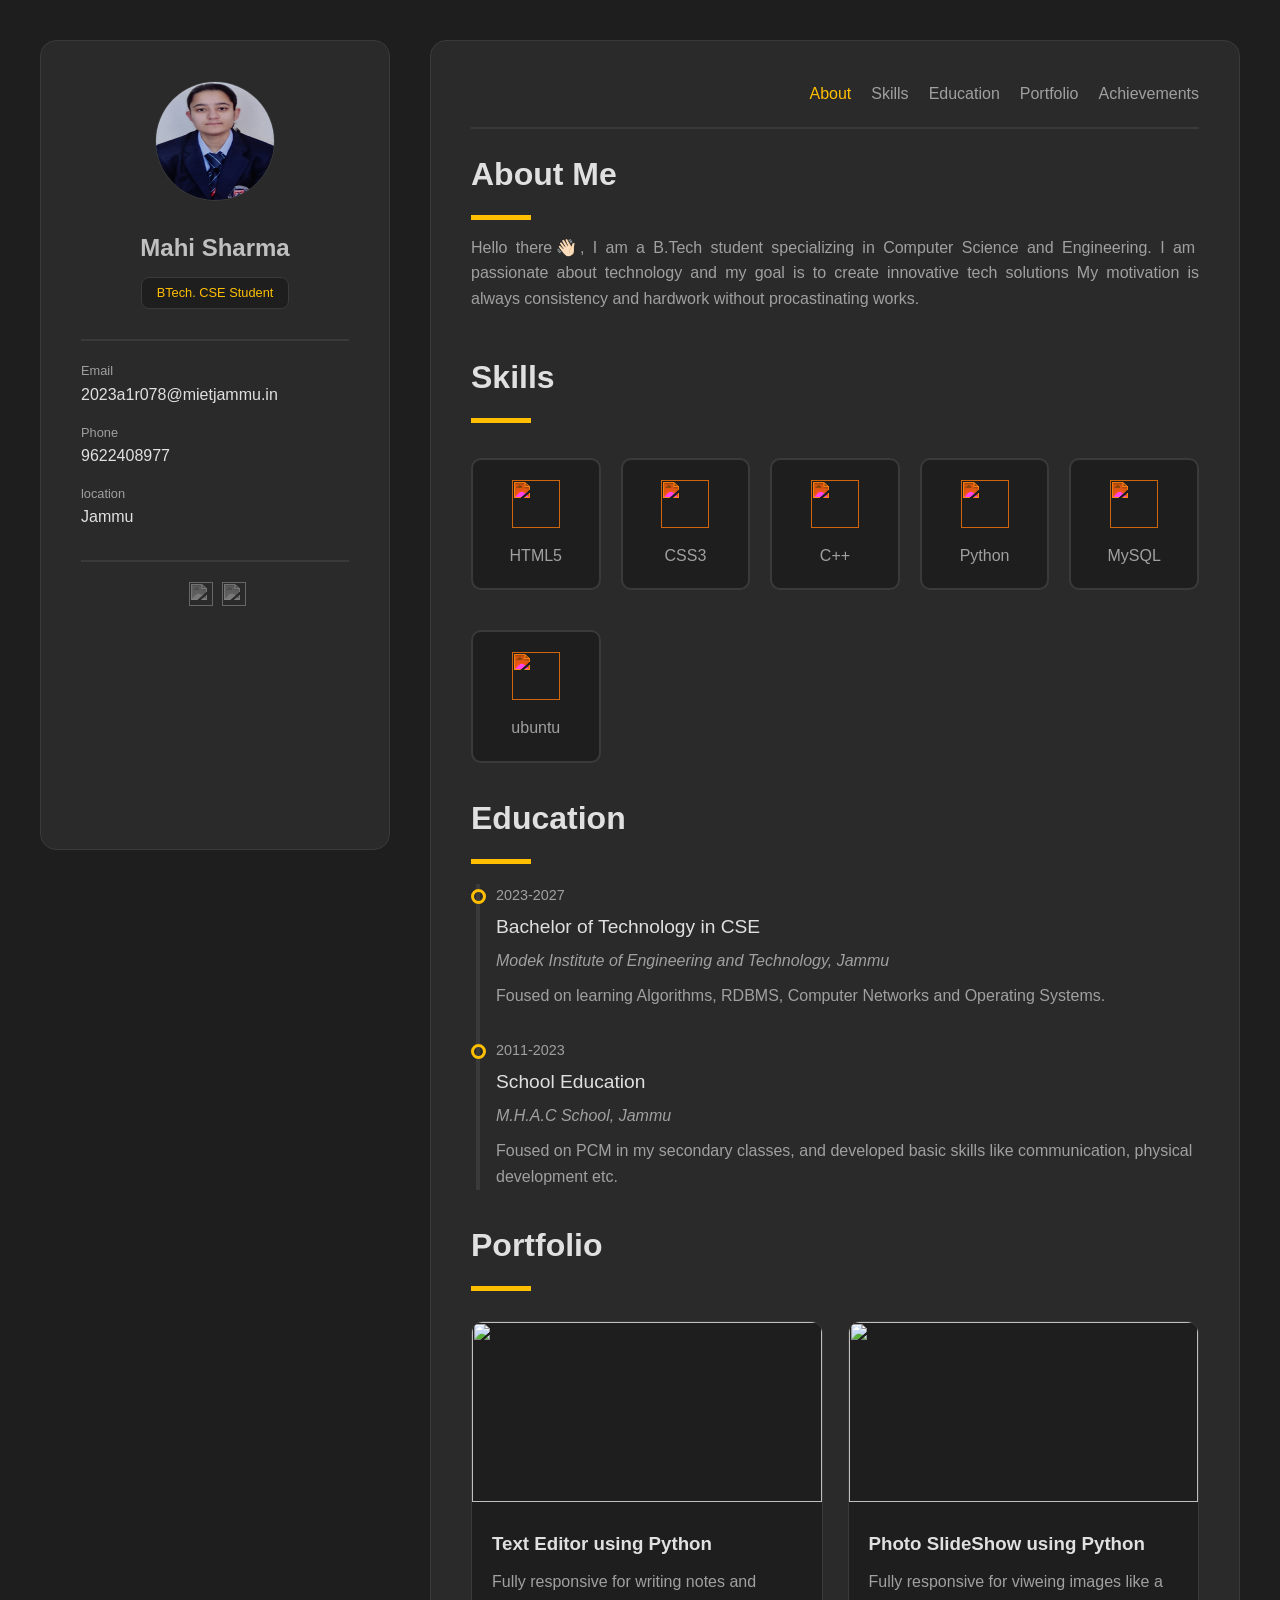
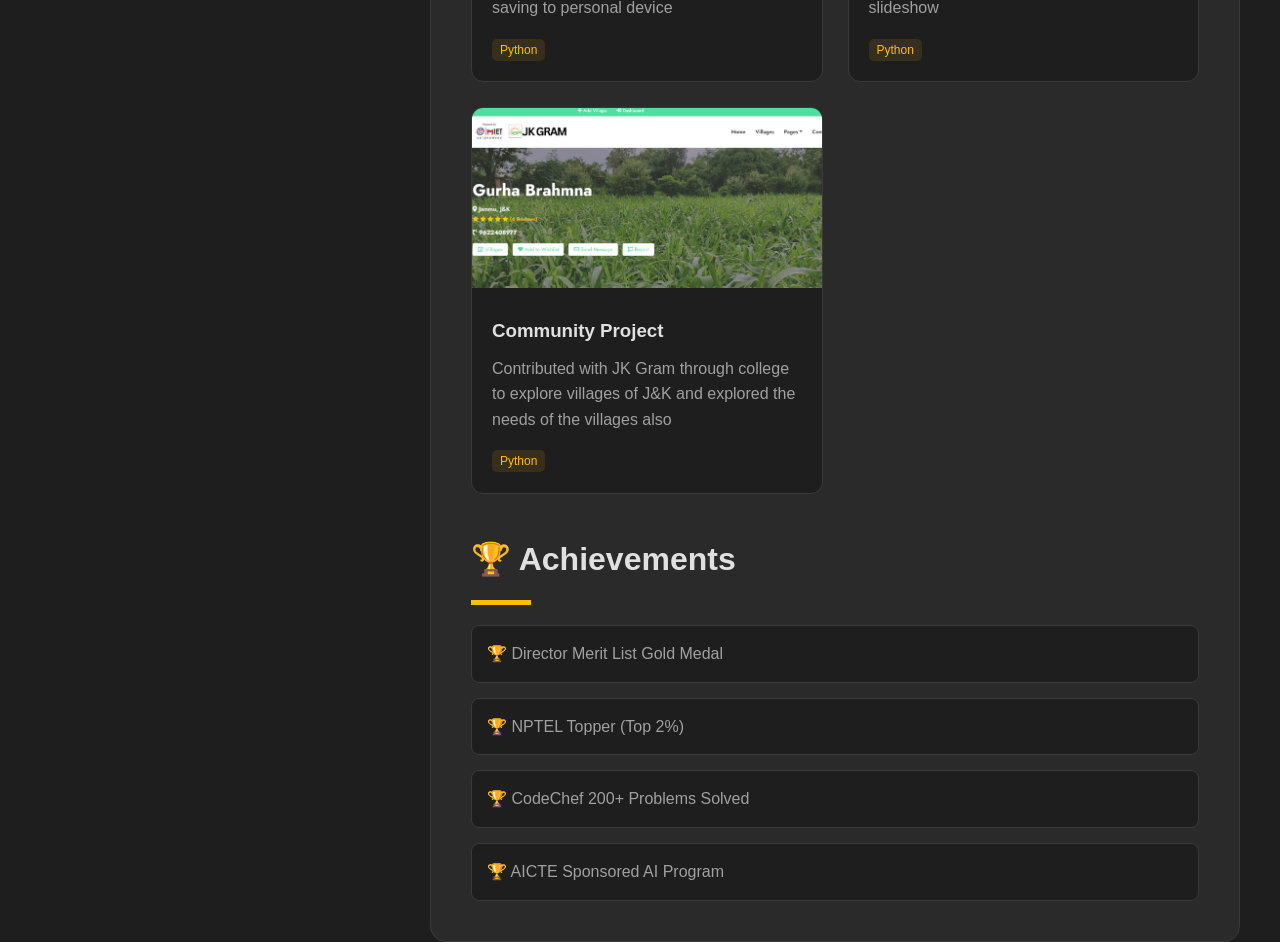
==== index_portfolio.html @ 32d8d8dc "Add files via upload" ====
<!DOCTYPE html>
<html lang="en">
<head>
    <meta charset="UTF-8">
    <meta name="viewport" content="width=device-width, initial-scale=1.0">
    <title>Profile Portfolio</title>
    <link rel="stylesheet" href="./style_portfolio.css">
</head>
<body>
    <div class="main-container">

        <!-- side bar-->
        <div class="sidebar">
            <!-- profile -->
            <div class="profile">
                <img src="./IMG_20241109_184300_1 (3).jpg" alt="Image not found">
                <h2>Mahi Sharma</h2>
                <p>BTech. CSE Student</p>

            </div>
             <!-- contact -->
             <div class="contact">
                <div class="email">
                    <h3 class="label">Email</h3>
                    <a href="mailto:2023a1r078@mietjammu.in" class="value">2023a1r078@mietjammu.in</a>
                </div>
        
                <div class="phone">
                    <h3 class="label">Phone</h3>
                    <a href="tel:9622408977" class="value">9622408977</a>
                </div>
                <div class="Location">
                    <h3 class="label">location</h3>
                    <p class="value">Jammu</p>
                </div>

             </div>
             <!-- social media-->
             <div class="social">
                <a href="https://github.com/MAHISHARMA-2023A1R078"><img src="https://simpleicons.org/icons/github.svg"></a>
                <a href="https://www.linkedin.com/in/mahi-sharma-91292b2a6/?lipi=urn%3Ali%3Apage%3Ad_flagship3_profile_view_base_contact_details%3BTURhG%2B%2FARxe5LaQMdCA8BA%3D%3D"><img src="https://www.svgrepo.com/show/16193/linkedin-logo.svg"></a>


             </div>
        </div>

        <!--  main-content -->
        <div class="main-content">
            <!-- Navigation -->
            <div id="navigation">
                <nav>
                    <a href="#about" class="active">About</a>
                    <a href="#skills">Skills</a>
                    <a href="#education">Education</a>
                    <a href="#portfolio"> Portfolio</a>
                    <a href="#achievements">Achievements</a>
                </nav>
            </div>

            <!-- About me -->
            <div id="about">
                <h2 class="heading">About Me</h2>
                <div class="line"></div>
                <p class="content">Hello there👋🏻, 
                   I am a B.Tech student specializing in Computer Science and Engineering. 
                   I am passionate about technology and my goal is to create innovative tech solutions
                   My motivation is always consistency and hardwork without procastinating works.
                </p>
                
            </div>
            <!-- Skills -->
            <div id="skills">
                <h2 class="heading">Skills</h2>
                <div class="line"></div>
                <div class="grid-container">
                    <div class="item">
                        <img src="https://simpleicons.org/icons/html5.svg" alt="">
                        <h3>HTML5</h3>
                    </div>
                    <div class="item">
                        <img src="https://simpleicons.org/icons/css.svg" alt="">
                        <h3>CSS3</h3>
                    </div>
                    <div class="item">
                        <img src="https://simpleicons.org/icons/cplusplus.svg" alt="">
                        <h3>C++</h3>
                    </div>
                    <div class="item">
                        <img src="https://simpleicons.org/icons/python.svg" alt="">
                        <h3>Python</h3>
                    </div>
                    <div class="item">
                        <img src="https://simpleicons.org/icons/mysql.svg" alt="">
                        <h3>MySQL</h3>
                    </div>
                    <div class="item">
                        <img src="https://simpleicons.org/icons/ubuntu.svg" alt="">
                        <h3>ubuntu</h3>
                    </div>
                </div>

            </div>
            <!-- Education -->
            <div id="education">
                <h2 class="heading">Education</h2>
                <div class="line"></div>
                <div class="edtech">
                    <div class="edfirst">
                        <div class="year">2023-2027</div>
                        <h3 class="degree">Bachelor of Technology in CSE</h3>
                        <p class="college">Modek Institute of Engineering and Technology, Jammu</p>
                        <p class="work">Foused on learning Algorithms, RDBMS, Computer Networks and Operating Systems.</p>
                        <div class="goal"></div>
                    </div>
                    <div class="edsecond">
                        <div class="year">2011-2023</div>
                        <h3 class="degree">School Education</h3>
                        <p class="college">M.H.A.C School, Jammu</p>
                        <p class="work">Foused on PCM in my secondary classes, and developed basic skills like communication, physical development etc.</p>
                        <div class="goal"></div>
                    </div>
                    <div class="liner"></div>
                </div>
            </div>
            <!-- Portfolio -->
            <div id="portfolio">
                <h2 class="heading">Portfolio</h2>
                <div class="line"></div>
                <div class="project-container">
                    <div class="project">
                        <img src="https://i.ytimg.com/vi/1H8_baIvodA/sddefault.jpg" alt="">
                        <div class="card">
                            <h3>Text Editor using Python</h3>
                            <p>Fully responsive for writing notes and saving to personal device</p>
                            <span>Python</span>
                        </div>
                    </div>
                    <div class="project">
                        <img src="https://i.ytimg.com/vi/_jgw7N3Iq7M/hq720.jpg?sqp=-oaymwE7CK4FEIIDSFryq4qpAy0IARUAAAAAGAElAADIQj0AgKJD8AEB-AH-CYAC0AWKAgwIABABGCwgWyh_MA8=&rs=AOn4CLD88LDw3wIp6yeGvsnVzyhh04H8mg" alt="">
                        <div class="card">
                            <h3>Photo SlideShow using Python</h3>
                            <p>Fully responsive for viweing images like a slideshow</p>
                            <span>Python</span>
                        </div>
                    </div>
                    <div class="project">
                        <a href="https://community.mietjmu.in/hotel/Gurha-Brahmna" target="_blank">
                            <img src="./Screenshot 2026-03-19 131323.png" alt="Image not found">
                            <div class="card">
                                <h3>Community Project</h3>
                                <p>Contributed with JK Gram through college to explore villages of J&K and explored the needs of the villages also</p>
                                <span>Python</span>
                            </div>
                        </a>
                    </div>
            
                </div>

            </div>
            <!--Achievements-->
            <div id="achievements">
                <h2 class="heading">🏆 Achievements</h2>
                <div class="line"></div>
                <div class="ach-container">
                    <a href="./IMG_20251011_164500.jpg" target="_blank" class="ach">
                        Director Merit List Gold Medal
                    </a>
                    <a href="./Screenshot 2026-03-19 135424.png" target="_blank" class="ach">
                        NPTEL Topper (Top 2%)
                    </a>

                    <a href="./1000039396.png" target="_blank" class="ach">
                        CodeChef 200+ Problems Solved
                    </a>

                    <a href="./gmail_images20260319_135039.png" target="_blank" class="ach">
                        AICTE Sponsored AI Program
                    </a>
                </div>

            </div>
            
        </div>

    </div>
</body>
</html>
---- style_portfolio.css ----
*{
    padding:0;
    margin:0;
    box-sizing:border-box;
}

/* for main body */

body{
    background-color: #1e1e1e;
    font-family: sans-serif;
    color: #a0a0a0; /*text color */
    line-height: 1.6; /* line ke bichmein height */
    

}

.main-container{
    display: grid;
    max-width: 1200px;
    grid-template-columns: 350px 1fr; /* first col 350px and agla wla ke liye remaining space bcha hua dusre ko miljayega */
    gap: 40px;
    padding-top: 40px;
    margin: auto; /* display flags, justify content : no need , auto se left right automat set not top bottom5*/


}

.sidebar{
    height: 90vh; /* sid bar height: 90 view port height */
    background-color: #2a2a2a;
    border: 1px solid #3a3a3a;
    border-radius: 16px;
    padding: 40px;
    position: sticky;
    top: 40px;
}

.main-content{
    /* height: 90vh;  ab height content ke hisaaab se khud fit hogi*/
    background-color: #2a2a2a;
    border: 1px solid #3a3a3a;
    border-radius: 16px;
    padding: 40px;
}


/* Profile section */
.profile{
    text-align: center;
}

.profile img{
    height: 120px;
    width: 120px;
    border-radius:50%;
    border: 1px solid #3a3a3a;

}

.profile h2{
    font-size: 1.5rem;
    font-weight: 700;
    margin-top: 20px;
    color: #c0c0c0;
}

.profile p{
    background-color: #1e1e1e;
    padding: 5px 15px;
    color: #FFBF00;
    border: 1px solid #3a3a3a;
    font-size: 0.8rem;
    border-radius: 8px;
    display: inline-block;
    margin-top: 10px;
}

/* contact information */

.contact{
    margin-top: 30px;
    border-top: 2px solid #3a3a3a;
    padding-top: 20px;

}

.label{
    font-weight: 500;
    font-size: 0.8rem;
    color: #a0a0a0;
}


.value{
    color: #e0e0e0;
    text-decoration: none; /* no need to MARK AS special niche line mat dikhao */

}

.email,.phone{
    margin-bottom:15px;

}

.social{
    margin-top: 30px;
    border-top: 2px solid #3a3a3a;
    padding-top: 20px;
    text-align: center;

}

.social img{
    height: 24px;
    width: 24px;
    margin-left: 5px;
    filter: grayscale(1) invert(0.7);
    transition: filter 0.3s ease;  /*transition filter propertry pr 0.3s ke liye */

}

.social img:hover{
    filter: grayscale(0) invert(0);
}


/* Main Content */

/* Navigation */
#navigation{ /*side tabs at top */
    border-bottom: 2px solid #3a3a3a;
    margin-bottom: 20px;
    padding-bottom: 20px;
}

nav{
    display: flex;
    justify-content: flex-end;
    gap: 20px;
}

nav a{ /* nav ke andar anchor tag */
    text-decoration: none;
    color: #a0a0a0;
    font-weight: 500;
    transition: color 0.3s ease;
}

.active, nav a:hover{ /*sirf about ka color yellow ha tbhi alag se class di isse */
    color: #FFBF00;
}


/* about me */

.heading{
    color: #e0e0e0;
    font-size: 2rem;
    margin-bottom: 15px;
}

.line{
    width: 60px;
    height: 5px;
    background-color: #FFBF00;
    margin-bottom: 15px;
}

.content{
    text-align: justify;
    color: #a0a0a0;
}

#about{
    margin-bottom: 40px;
}


/* Skills Section */
.grid-container{
    display: grid;
    grid-template-columns: repeat(auto-fit, minmax(120px,1fr));
    gap: 20px;

}


.item{
    padding: 20px;
    border-radius: 10px;                                                                                                                                                                                                        
    border: 2px solid #3a3a3a;
    background-color: #1e1e1e;
    text-align: center;
    margin-top: 20px;
    transition: transform 0.3s ease, box-shadow 0.3s ease;

}


.item img{
    height: 48px;
    width: 48px;
    filter: invert(75%) sepia(50%) saturate(1000%) hue-rotate(350deg) brightness(110%) contrast(101%);
    margin-bottom: 15px;
}


.item h3{
    font-size: 1rem;
    font-weight: 500;
}

.item:hover{
    transform: scale(1.1);
    box-shadow: 0px 0px 10px 5px rgba(0,0,0,0.3);
}

/* Education */
#education{
    margin-top: 30px;
}

.edtech{
    position: relative;
    margin-top: 20px;
}

.year{
    font-size: 0.9rem;
    color: #a0a0a0;
    margin-bottom: 5px;
}

.degree{
    color: #e0e0e0;
    font-size: 1.2rem;
    font-weight: 500;
    margin-bottom: 5px;
}

.college{
    font-style: italic;
    color: #a0a0a0;
    margin-bottom: 10px;
}

.work{
    color: #a0a0a0;
}

.edfirst, .edsecond{
    margin-bottom: 30px;
    padding-left: 25px;
    position: relative;


}


.goal{
    height: 15px;
    width: 15px;
    border: 3px solid #FFBF00;
    border-radius: 50%;
    position: absolute; /*parent : edfirst, and edsecond (relative) ke comparison mein absolute*/
    top: 5px;
    left: 0px;
    z-index: 5; /*circle(gola) line se upar agye using this z-index*/
}


.liner{
    position: absolute;
    width: 2px;
    top: 0px;
    bottom: 0px;
    left: 5px;
    border: 2px solid #3a3a3a;

}


/* Portfolio */
.project-container{
    margin-top: 30px;
    display: grid;
    grid-template-columns: 1fr 1fr; /* 2 fractions mein divide */
    gap: 25px;
}

.project{
    background-color: #1e1e1e;
    border-radius: 12px;
    border: 1px solid #3a3a3a;
    overflow: hidden;
    transition: transform 0.5s ease, box-shadow 0.5s ease;

}

.project:hover{
    transform: translateY(-10px);
    box-shadow: 0px 0px 10px 5px rgba(0,0,0,0.3);
}
.project img{
    height: 180px;
    width: 100%;
    object-fit: cover; /* img ki dimension ko pura zoom out fit krdeta ha */
}

.card{
    padding: 20px;
}

.card h3{
    color: #e0e0e0;
    margin-bottom: 10px;
}

.card p{
    color: #a0a0a0;
    line-height: 1.6;
    margin-bottom: 15px;
}

.card span{
    background-color: rgba(255,191,0,0.1);
    color: #FFBF00;
    padding: 4px 8px;
    border-radius: 5px;
    font-size: 0.75rem;
    margin-right: 5px;
}

/* to make this website responsive */

@media screen and (max-width: 1200px) {
    .main-container{
        grid-template-columns: 1fr;
        padding: 20px;
    }

    .sidebar{
        position: static;
        height: auto;
    }
}


@media screen and (max-width:750px){
    .project-container{
        grid-template-columns: 1fr;
    }

    #navigation nav{
        justify-content: center;
        flex-wrap: wrap;
    }

    .sidebar{
        display: flex;
        justify-content: center;
        gap: 40px;
    }
}

/*project community */
.project a{
    text-decoration: none;
    color: inherit;
    display: block;
    height: 100%;
    width: 100%;
}

.project a:hover{
    color: inherit;
}

.project a:visited{
    color: inherit;
}

.project a:active{
    color: inherit;
}


/*Acheivements*/ 
#achievements{
    margin-top: 40px;
}

.ach-container{
    margin-top: 20px;
    display: flex;
    flex-direction: column;
    gap: 15px;
}

.ach{
    text-decoration: none;
    border: 1px solid #3a3a3a;
    background-color: #1e1e1e;
    padding: 15px;
    border-radius: 8px;

    color: #a0a0a0;   /* same as site text */

    transition: transform 0.5s ease,
                box-shadow 0.5s ease,
                color 0.3s ease;
}

.ach:hover{
    transform: translateY(-10px);
    box-shadow: 0px 0px 10px 5px rgba(0,0,0,0.3);
    color: #FFBF00;
}

.ach::before{
    content: "🏆 ";
}

/* glow effect */
.ach:hover{
    transform: translateY(-10px);
    box-shadow: 0px 0px 12px 2px rgba(255,191,0,0.3);
    color: #FFBF00;
}

/*slide effect*/
/* .ach:hover{
    transform: translateY(-10px) translateX(3px);
    box-shadow: 0px 0px 10px 5px rgba(0,0,0,0.3);
    color: #FFBF00;
} */

/*emojii blink*/
.ach:hover::before{
    animation: blink 0.8s infinite;
}

@keyframes blink{
    0%{ opacity:1; }
    50%{ opacity:0.4; }
    100%{ opacity:1; }
}
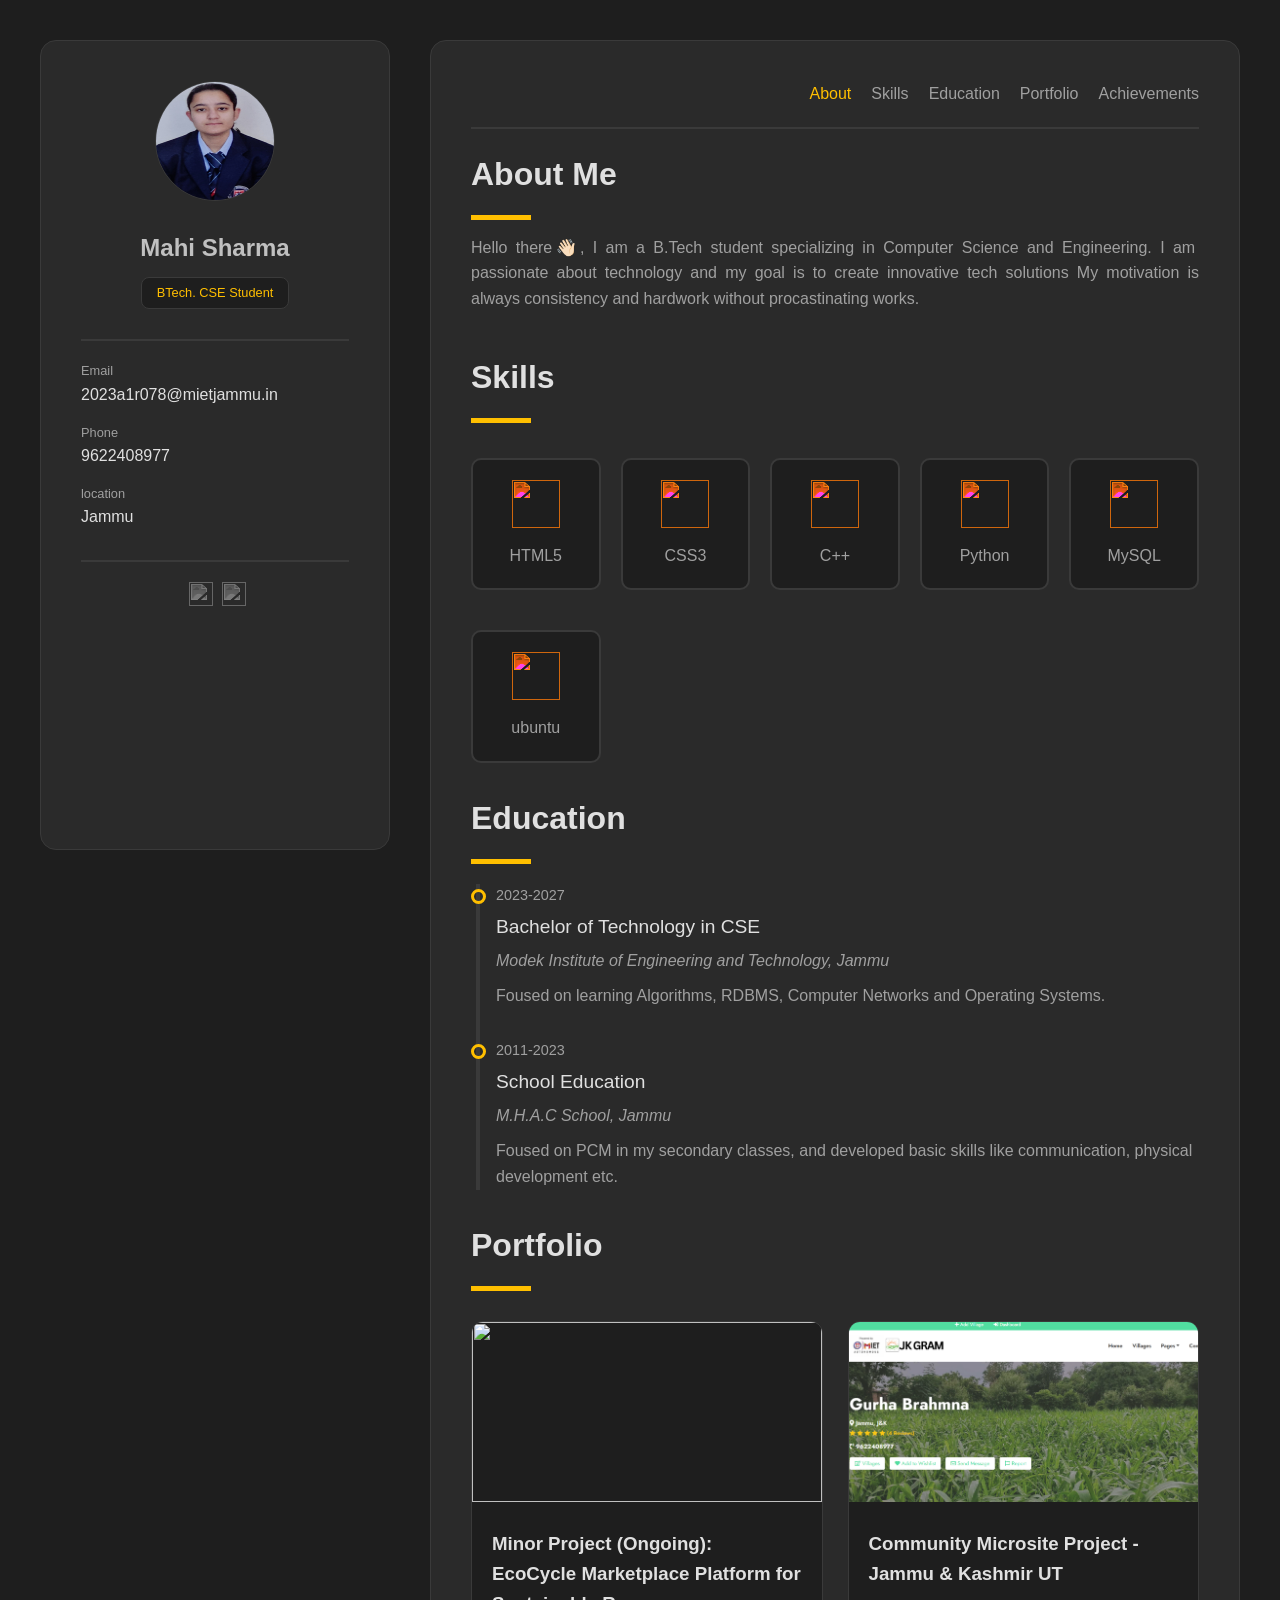
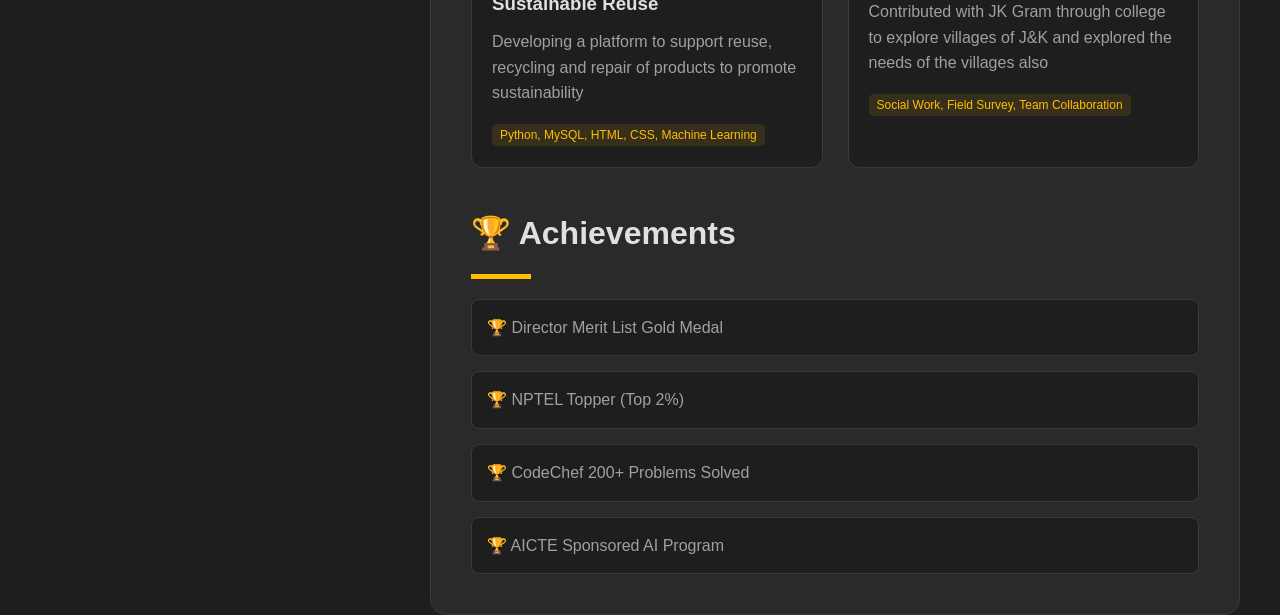
==== commit 08968dcc: "Add files via upload" ====
--- a/index_portfolio.html
+++ b/index_portfolio.html
@@ -127,29 +127,22 @@
                 <h2 class="heading">Portfolio</h2>
                 <div class="line"></div>
                 <div class="project-container">
+                    
                     <div class="project">
-                        <img src="https://i.ytimg.com/vi/1H8_baIvodA/sddefault.jpg" alt="">
+                        <img src="https://img.freepik.com/free-vector/flat-design-circular-economy-infographic_23-2149195974.jpg" alt="">
                         <div class="card">
-                            <h3>Text Editor using Python</h3>
-                            <p>Fully responsive for writing notes and saving to personal device</p>
-                            <span>Python</span>
-                        </div>
-                    </div>
-                    <div class="project">
-                        <img src="https://i.ytimg.com/vi/_jgw7N3Iq7M/hq720.jpg?sqp=-oaymwE7CK4FEIIDSFryq4qpAy0IARUAAAAAGAElAADIQj0AgKJD8AEB-AH-CYAC0AWKAgwIABABGCwgWyh_MA8=&rs=AOn4CLD88LDw3wIp6yeGvsnVzyhh04H8mg" alt="">
-                        <div class="card">
-                            <h3>Photo SlideShow using Python</h3>
-                            <p>Fully responsive for viweing images like a slideshow</p>
-                            <span>Python</span>
+                            <h3>Minor Project (Ongoing): EcoCycle Marketplace Platform for Sustainable Reuse</h3>
+                            <p>Developing a platform to support reuse, recycling and repair of products to promote sustainability</p>
+                            <span>Python, MySQL, HTML, CSS, Machine Learning</span>
                         </div>
                     </div>
                     <div class="project">
                         <a href="https://community.mietjmu.in/hotel/Gurha-Brahmna" target="_blank">
                             <img src="./Screenshot 2026-03-19 131323.png" alt="Image not found">
                             <div class="card">
-                                <h3>Community Project</h3>
+                                <h3>Community Microsite Project - Jammu & Kashmir UT</h3>
                                 <p>Contributed with JK Gram through college to explore villages of J&K and explored the needs of the villages also</p>
-                                <span>Python</span>
+                                <span>Social Work, Field Survey, Team Collaboration</span>
                             </div>
                         </a>
                     </div>
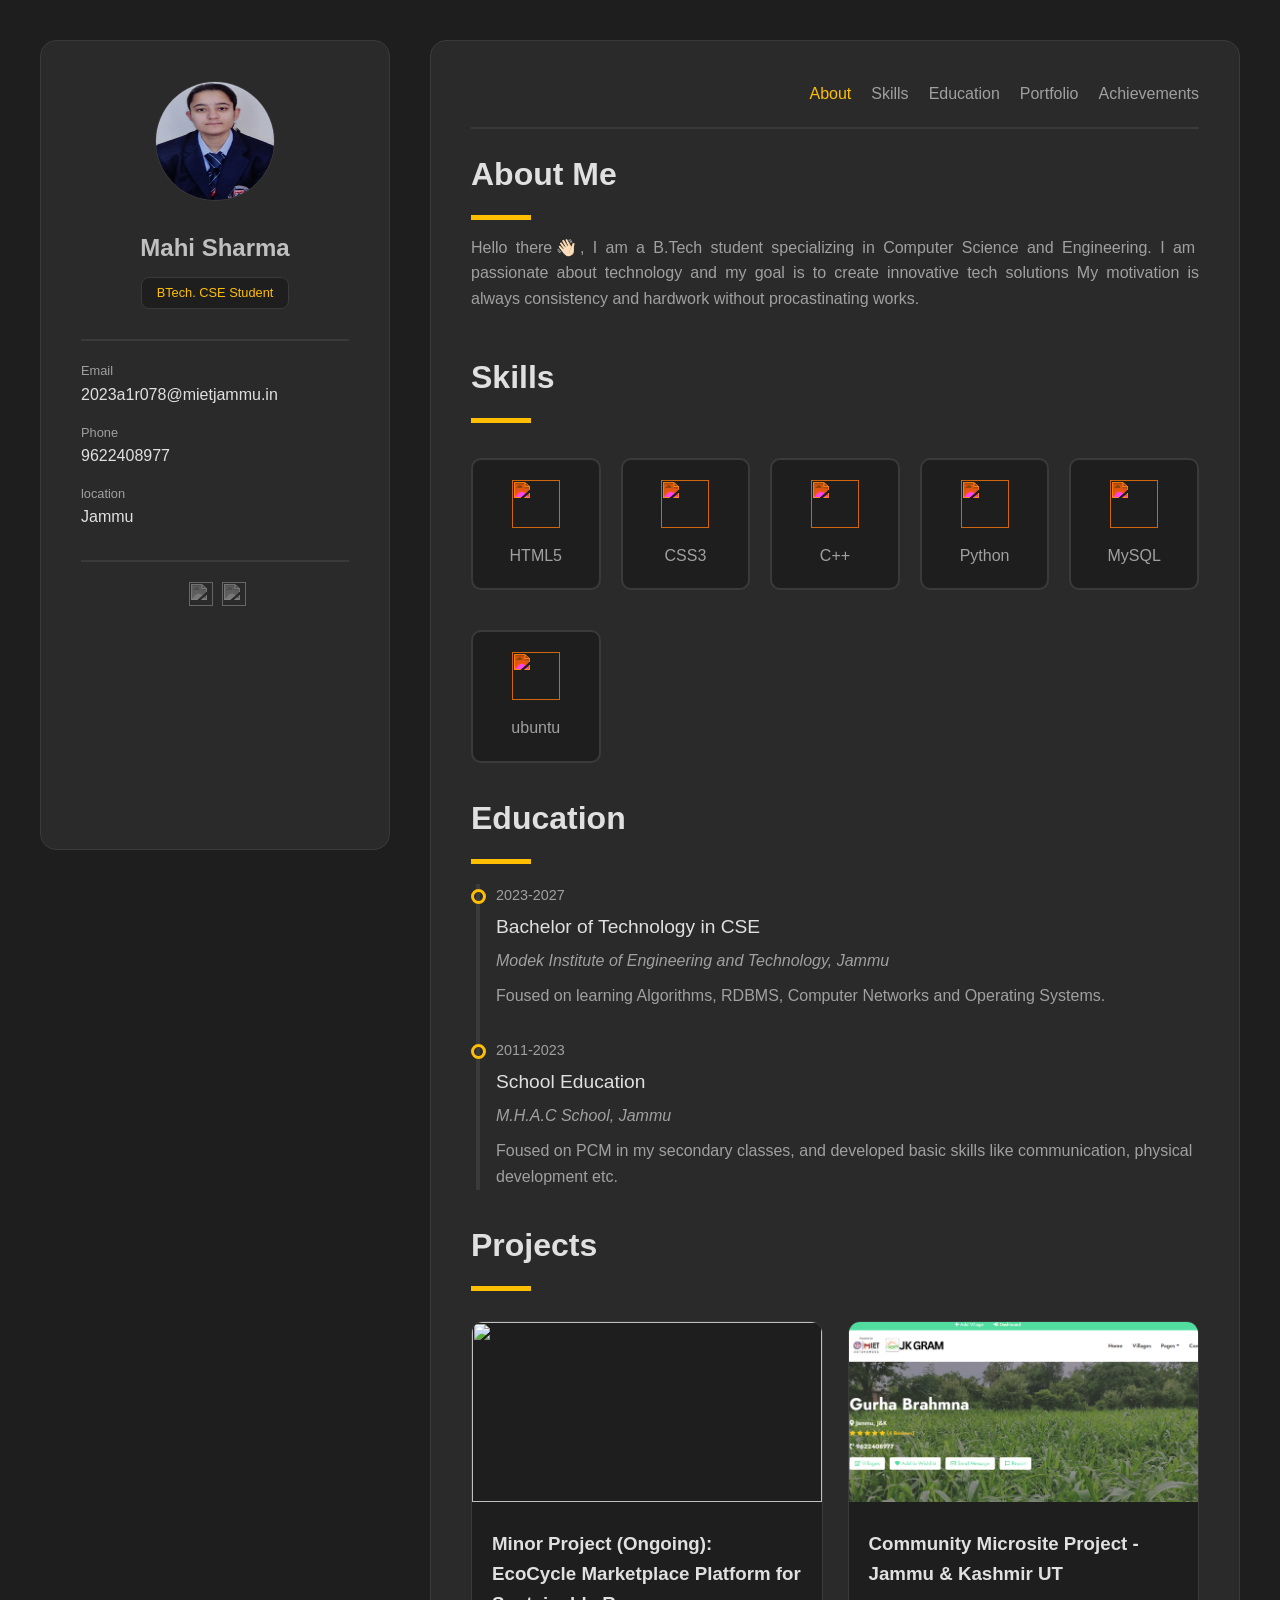
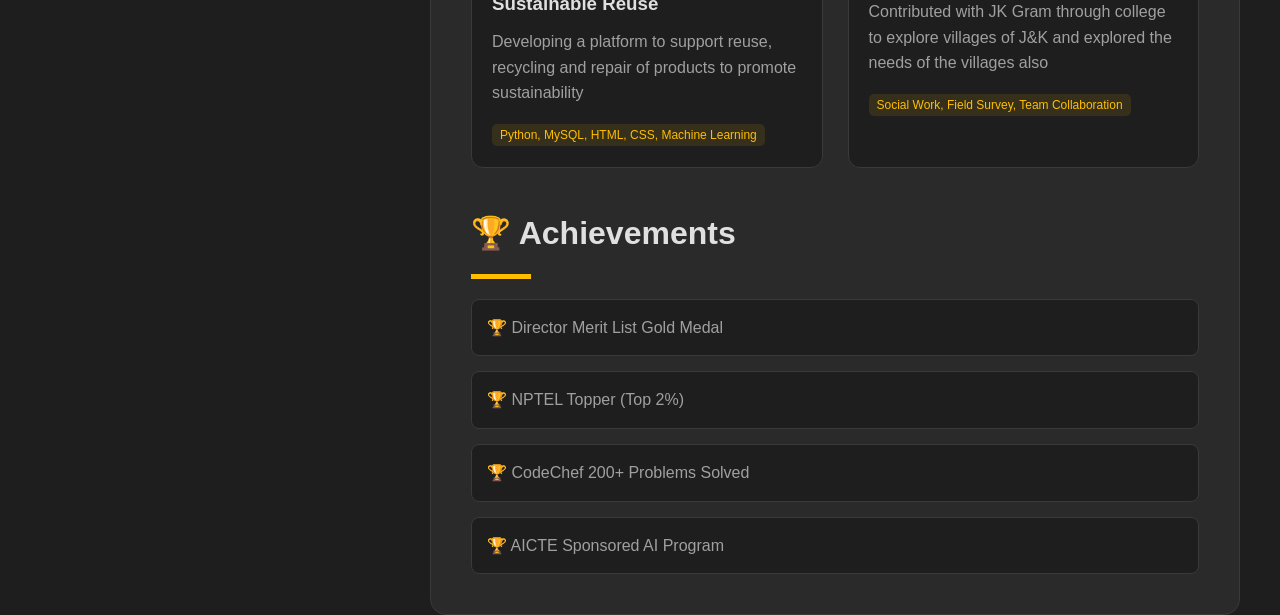
==== commit b63145e7: "Add files via upload" ====
--- a/index_portfolio.html
+++ b/index_portfolio.html
@@ -124,7 +124,7 @@
             </div>
             <!-- Portfolio -->
             <div id="portfolio">
-                <h2 class="heading">Portfolio</h2>
+                <h2 class="heading">Projects</h2>
                 <div class="line"></div>
                 <div class="project-container">
                     
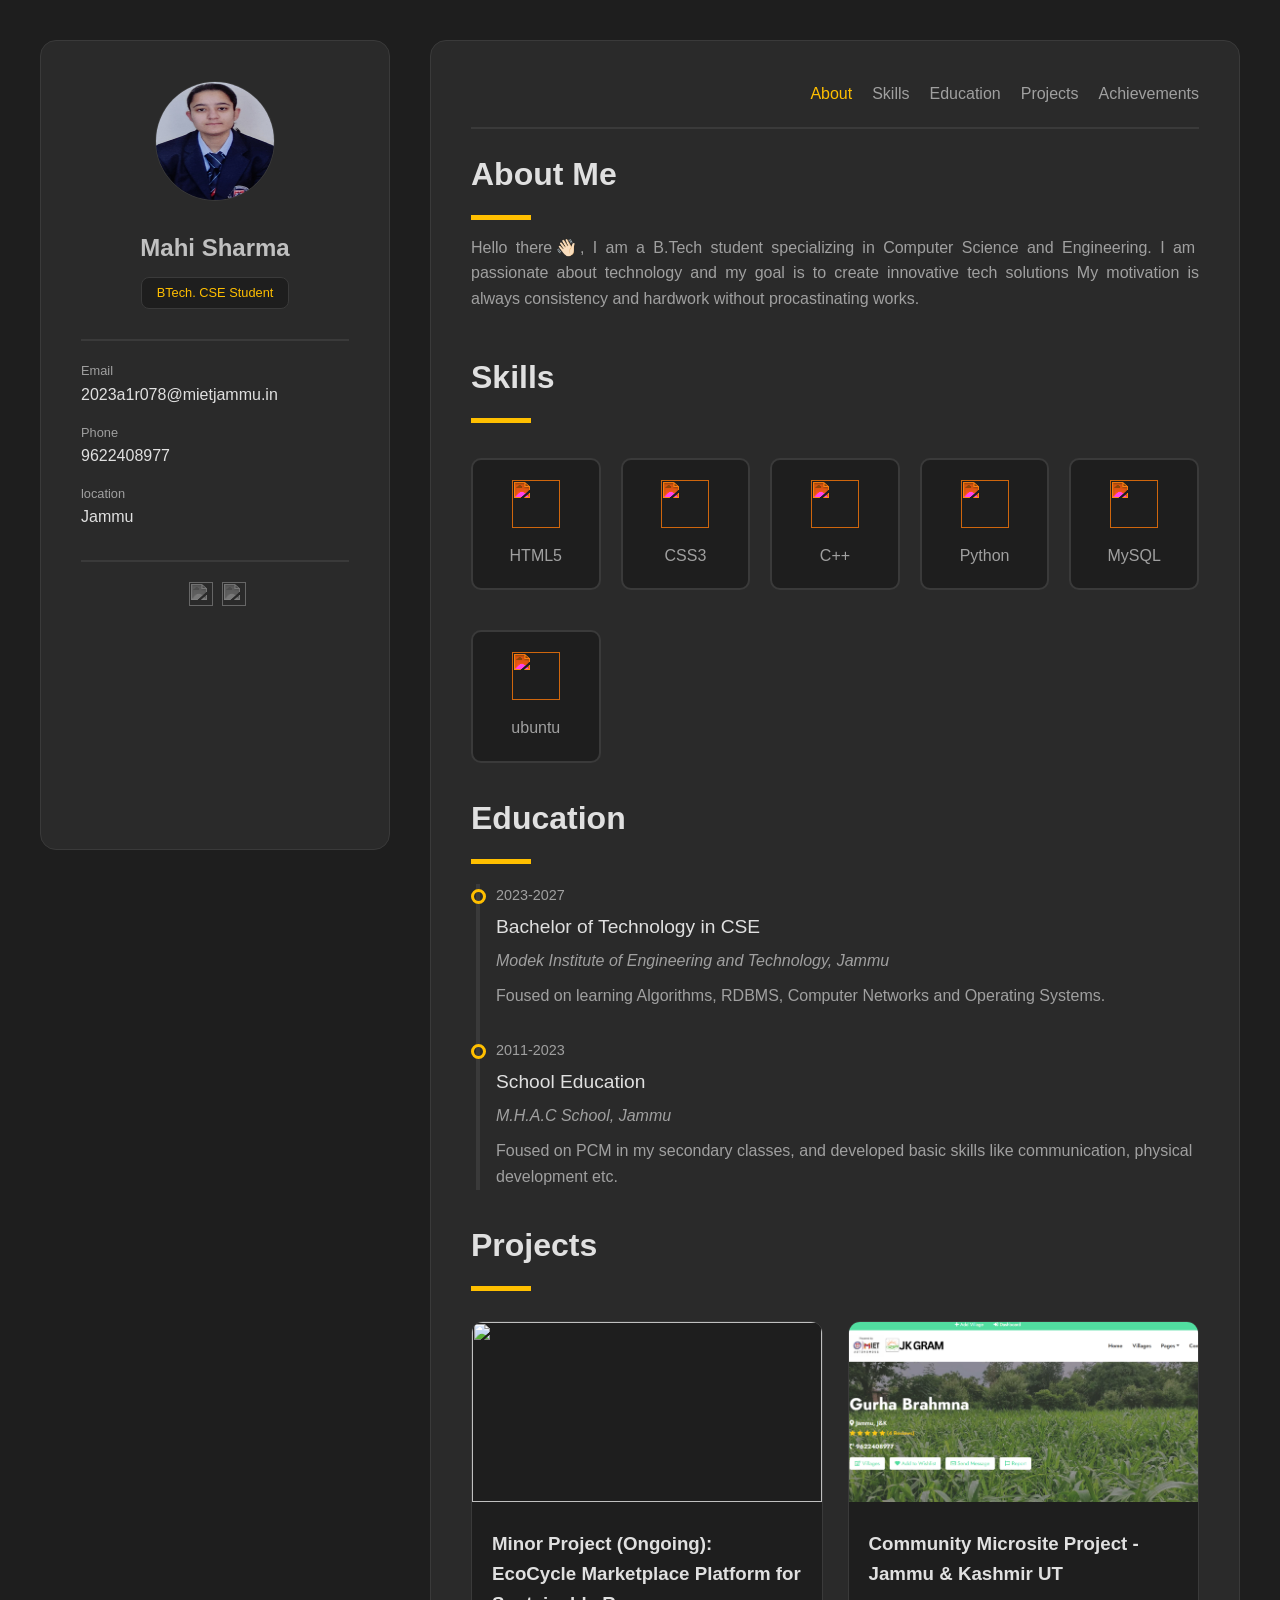
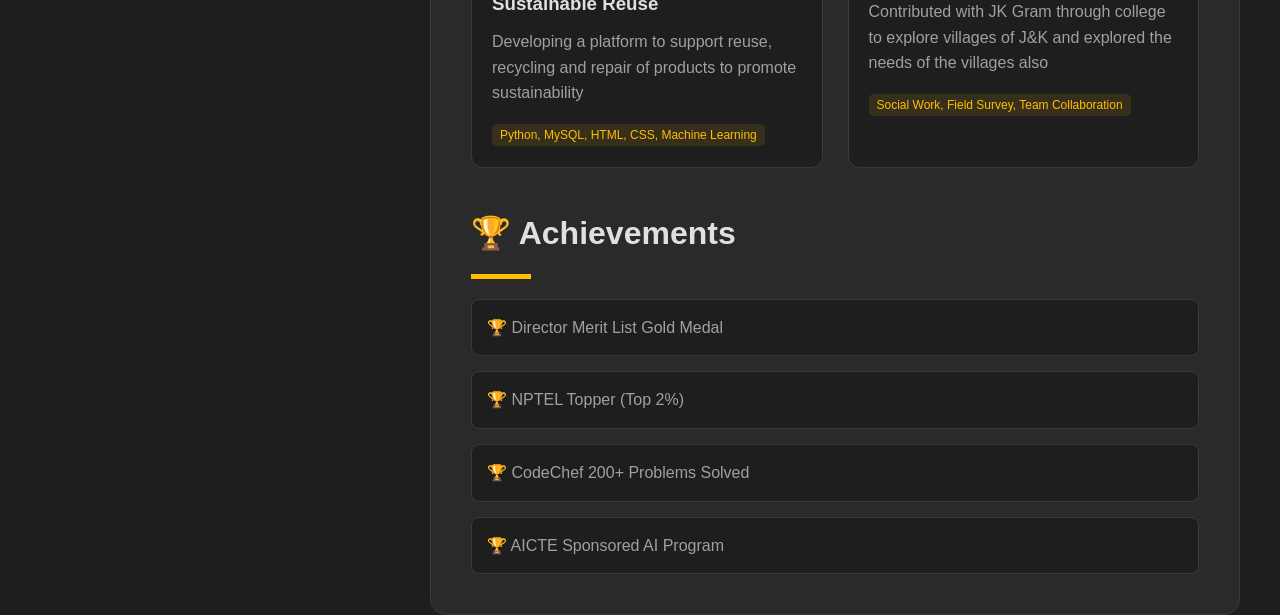
==== commit 74a8ced6: "Add files via upload" ====
--- a/index_portfolio.html
+++ b/index_portfolio.html
@@ -52,7 +52,7 @@
                     <a href="#about" class="active">About</a>
                     <a href="#skills">Skills</a>
                     <a href="#education">Education</a>
-                    <a href="#portfolio"> Portfolio</a>
+                    <a href="#portfolio"> Projects</a>
                     <a href="#achievements">Achievements</a>
                 </nav>
             </div>
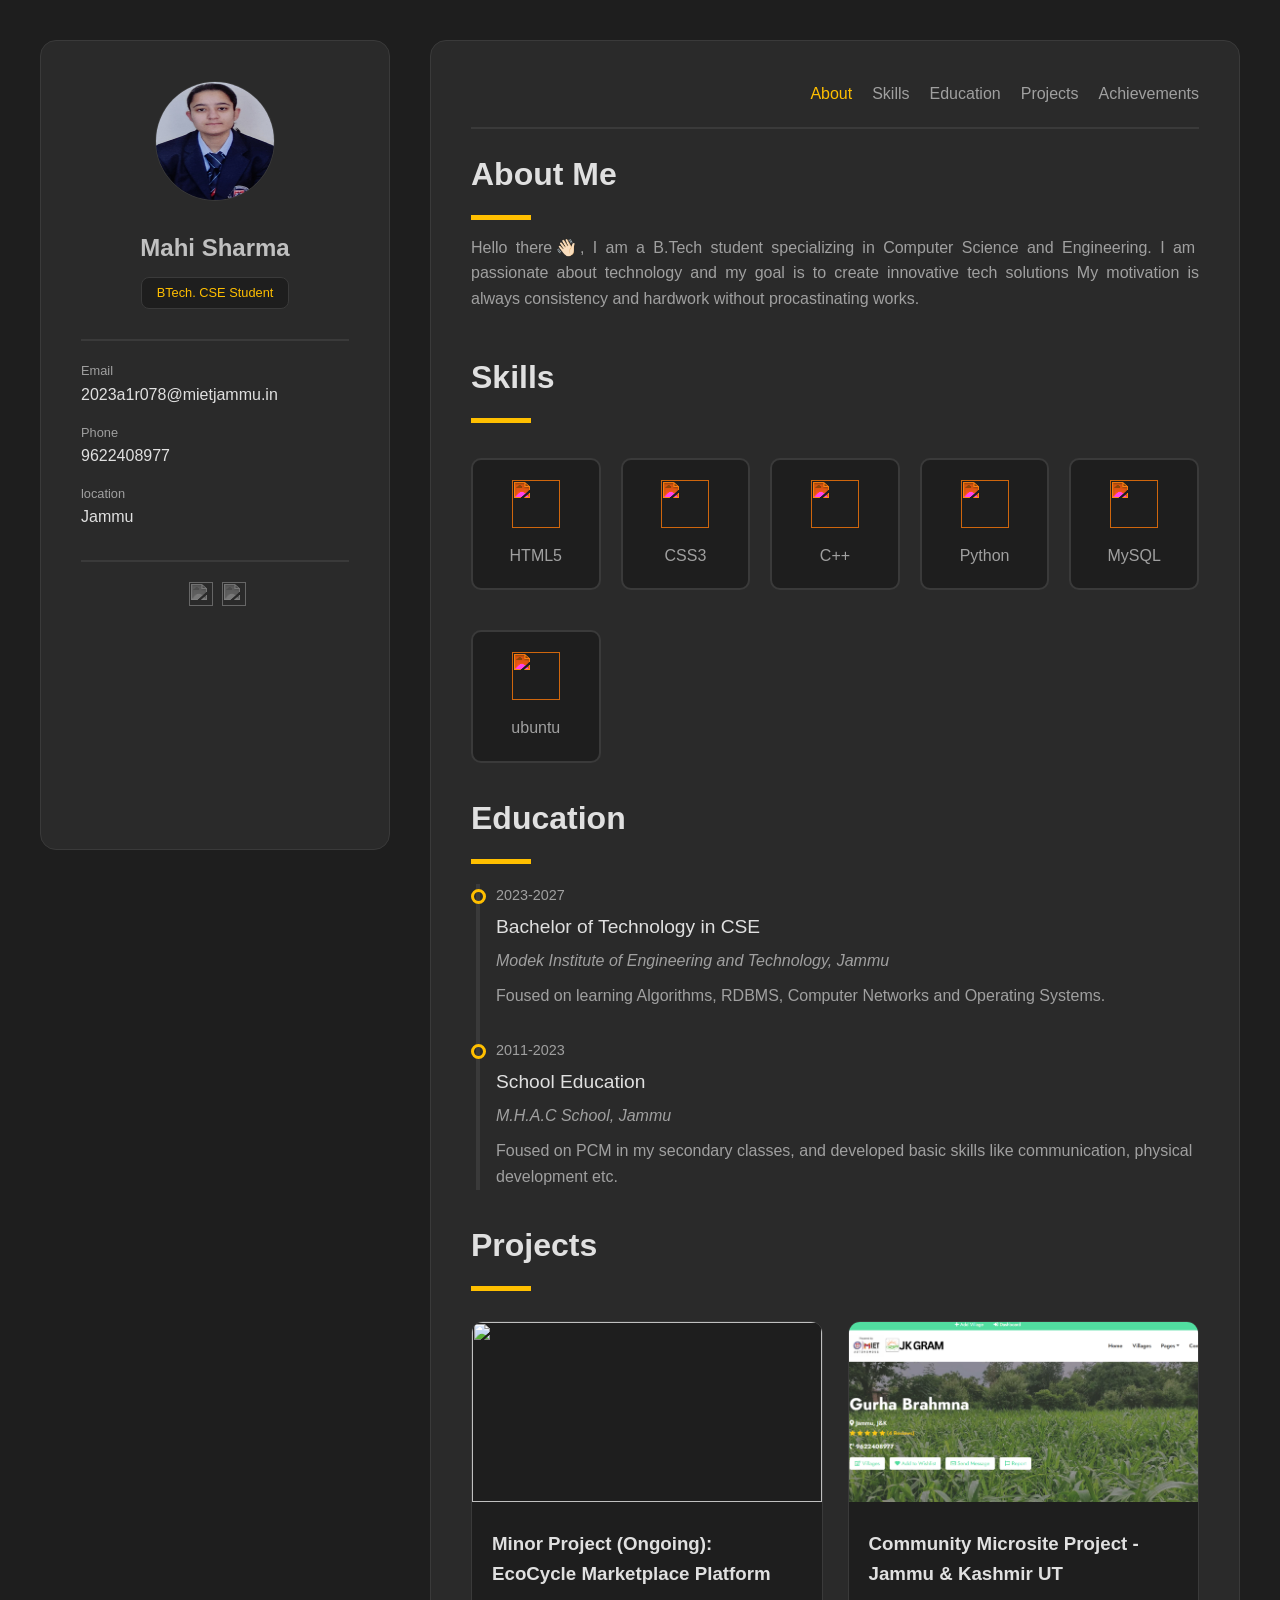
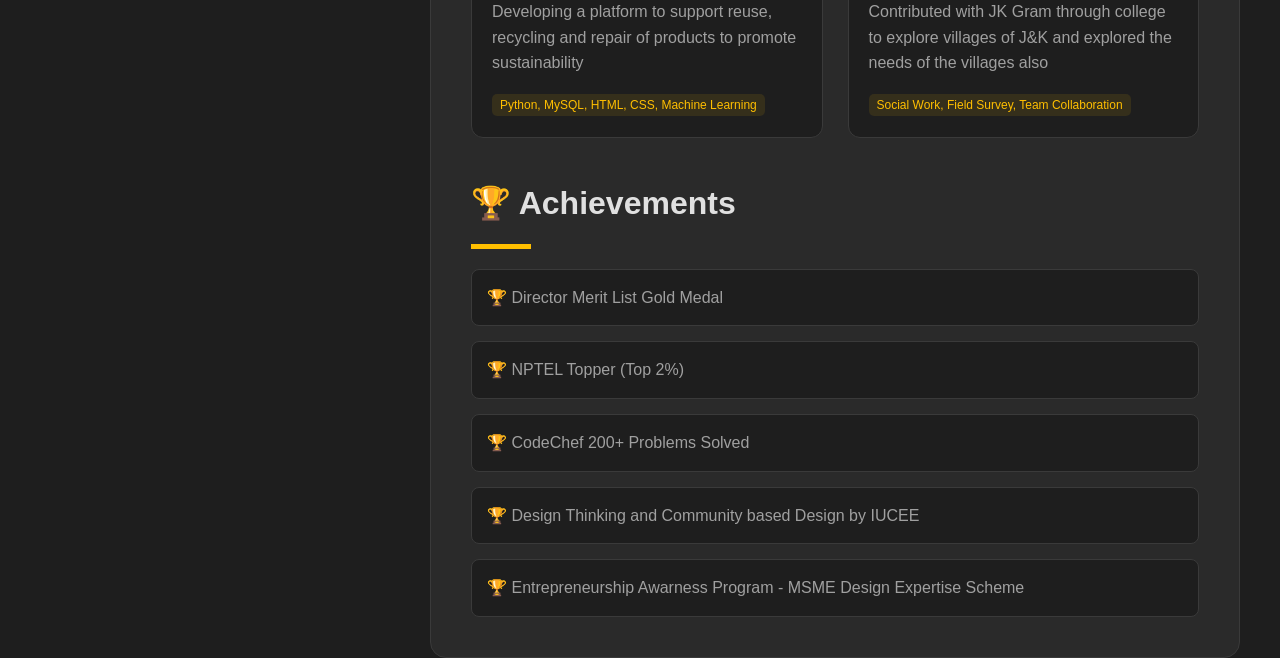
==== commit 1c080773: "Add files via upload" ====
--- a/index_portfolio.html
+++ b/index_portfolio.html
@@ -131,7 +131,7 @@
                     <div class="project">
                         <img src="https://img.freepik.com/free-vector/flat-design-circular-economy-infographic_23-2149195974.jpg" alt="">
                         <div class="card">
-                            <h3>Minor Project (Ongoing): EcoCycle Marketplace Platform for Sustainable Reuse</h3>
+                            <h3>Minor Project (Ongoing): EcoCycle Marketplace Platform</h3>
                             <p>Developing a platform to support reuse, recycling and repair of products to promote sustainability</p>
                             <span>Python, MySQL, HTML, CSS, Machine Learning</span>
                         </div>
@@ -166,9 +166,15 @@
                         CodeChef 200+ Problems Solved
                     </a>
 
+                    <a href="./Screenshot_2025-09-13-16-12-53-26_e2d5b3f32b79de1d45acd1fad96fbb0f.jpg" target="_blank" class="ach">
+                        Design Thinking and Community based Design by IUCEE
+                    </a>
+                    
                     <a href="./gmail_images20260319_135039.png" target="_blank" class="ach">
-                        AICTE Sponsored AI Program
+                        Entrepreneurship Awarness Program - MSME Design Expertise Scheme
                     </a>
+                    
+
                 </div>
 
             </div>
